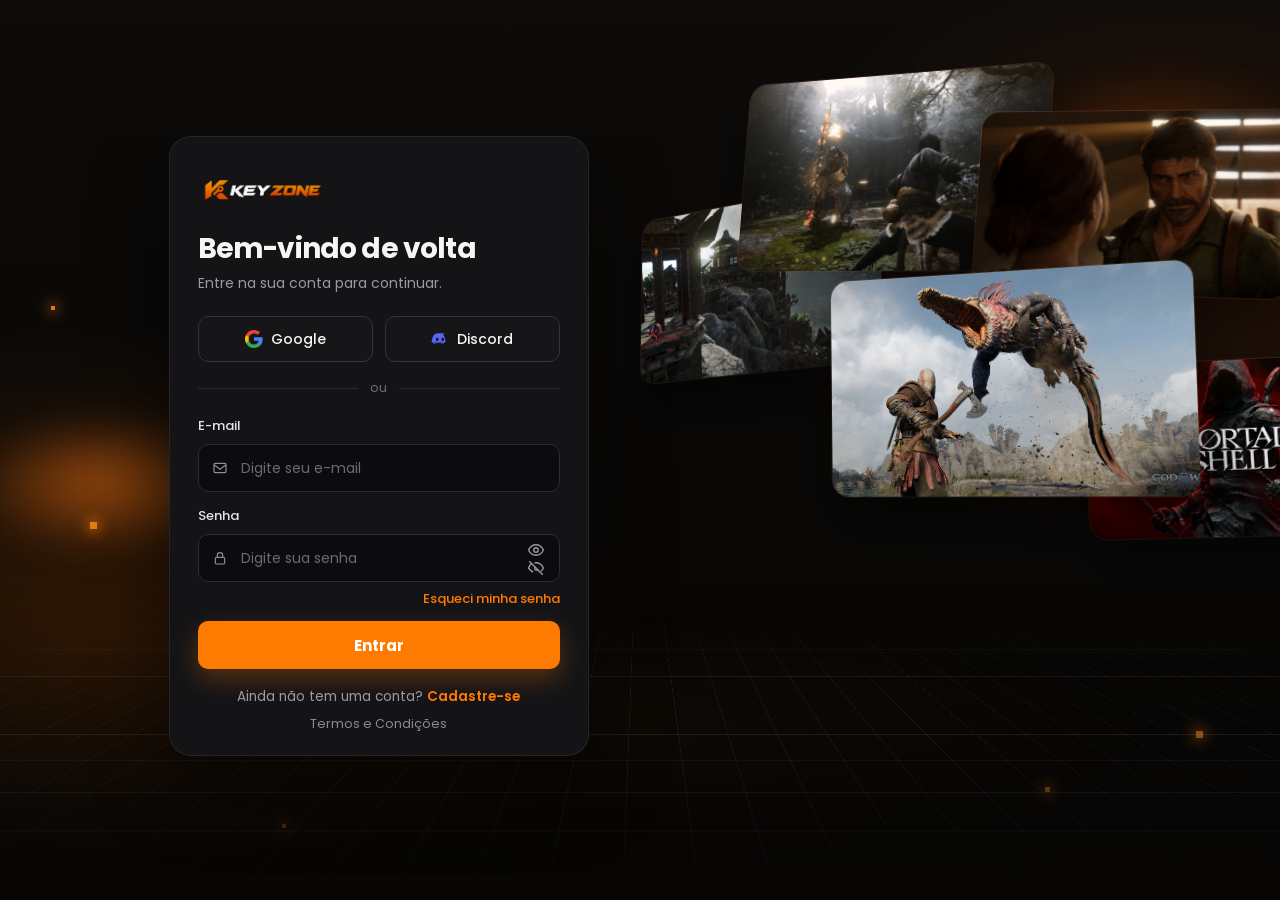
==== login.html @ ad5b1d60 "Integra arquivos da subpasta keyzone e atualiza projeto" ====
<!DOCTYPE html>
<html lang="pt-BR">
<head>
  <meta charset="utf-8">
  <meta name="viewport" content="width=device-width, initial-scale=1">
  <title>Entrar | Key Zone</title>
  <link rel="icon" type="image/png" href="images/keyzone-icon.png">
  <link rel="preconnect" href="https://fonts.googleapis.com">
  <link rel="preconnect" href="https://fonts.gstatic.com" crossorigin="">
  <link rel="stylesheet" href="https://fonts.googleapis.com/css2?family=Poppins:wght@400;500;600;700&amp;display=swap">
  <style>
    @font-face {
      font-family: Poppins;
      font-weight: 400;
      font-style: normal;
      font-display: swap;
      src: url("fonts/poppins_n4.0ba78fa5af9b0e1a374041b3ceaadf0a43b41362.woff2") format("woff2"),
           url("fonts/poppins_n4.214741a72ff2596839fc9760ee7a770386cf16ca.woff") format("woff");
    }
    @font-face {
      font-family: Poppins;
      font-weight: 700;
      font-style: normal;
      font-display: swap;
      src: url("fonts/poppins_n7.56758dcf284489feb014a026f3727f2f20a54626.woff2") format("woff2"),
           url("fonts/poppins_n7.f34f55d9b3d3205d2cd6f64955ff4b36f0cfd8da.woff") format("woff");
    }

    :root {
      --bg: #070605;
      --card: #121214;
      --line: rgba(255, 255, 255, 0.08);
      --text: #f5f5f6;
      --muted: #9a9aa2;
      --faint: #6d6d75;
      --orange: #ff7a00;
      --orange-hot: #ff8f26;
      --field: #0c0c0e;
      --field-line: #2c2c31;
      --danger: #ff5d6c;
    }

    * { box-sizing: border-box; }
    html, body { margin: 0; min-height: 100%; }
    body {
      font-family: Poppins, system-ui, sans-serif;
      color: var(--text);
      background: var(--bg);
      min-height: 100vh;
    }

    .stage {
      --mx: 0;
      --my: 0;
      position: relative;
      min-height: 100vh;
      overflow: hidden;
      background:
        radial-gradient(900px 520px at 8% 70%, rgba(255, 110, 0, 0.16), transparent 60%),
        radial-gradient(700px 480px at 92% 28%, rgba(255, 90, 0, 0.14), transparent 62%),
        linear-gradient(180deg, #0c0b0a 0%, #090807 42%, #070605 100%);
    }

    .glow, .spark, .floor, .gallery { pointer-events: none; }

    .glow {
      position: absolute;
      border-radius: 50%;
      filter: blur(8px);
    }
    .glow--left {
      width: 280px;
      height: 140px;
      left: -40px;
      top: 46%;
      background: radial-gradient(ellipse, rgba(255, 120, 20, 0.55), transparent 70%);
      filter: blur(18px);
    }
    .glow--right {
      width: 360px;
      height: 220px;
      right: -60px;
      top: 8%;
      background: radial-gradient(ellipse, rgba(255, 100, 0, 0.4), transparent 68%);
      filter: blur(22px);
    }

    .spark {
      position: absolute;
      width: 7px;
      height: 7px;
      background: #ff8c1a;
      box-shadow: 0 0 14px 2px rgba(255, 130, 20, 0.85);
      opacity: 0.85;
      animation: spark 5.5s ease-in-out infinite;
    }
    .spark--1 { left: 7%; top: 58%; animation-delay: 0s; }
    .spark--2 { left: 14%; top: 72%; width: 5px; height: 5px; animation-delay: 1.2s; }
    .spark--3 { left: 4%; top: 34%; width: 4px; height: 4px; animation-delay: 2s; }
    .spark--4 { right: 6%; bottom: 18%; animation-delay: 0.6s; }
    .spark--5 { right: 18%; bottom: 12%; width: 5px; height: 5px; animation-delay: 1.8s; }
    .spark--6 { left: 22%; bottom: 8%; width: 4px; height: 4px; animation-delay: 2.6s; }

    @keyframes spark {
      0%, 100% { transform: translateY(0); opacity: 0.35; }
      50% { transform: translateY(-10px); opacity: 1; }
    }

    .floor {
      position: absolute;
      left: 0;
      right: 0;
      bottom: 0;
      height: 58%;
      z-index: 1;
      perspective: calc(560px + var(--mx) * 28px);
      overflow: hidden;
      background: radial-gradient(ellipse 58% 34% at 50% 68%, rgba(255, 120, 0, 0.045), transparent 72%);
      transform:
        translate3d(calc(var(--mx) * 10px), calc(var(--my) * 3px), 0)
        rotateY(calc(var(--mx) * -1.6deg))
        rotateX(calc(var(--my) * 0.8deg));
    }
    .floor::after {
      content: "";
      position: absolute;
      inset: 0;
      z-index: 2;
      background: linear-gradient(
        to bottom,
        transparent 0%,
        transparent 40%,
        rgba(7, 6, 5, 0.16) 56%,
        rgba(7, 6, 5, 0.4) 70%,
        rgba(7, 6, 5, 0.66) 82%,
        rgba(7, 6, 5, 0.88) 93%,
        #070605 100%
      );
    }
    .floor__grid {
      position: absolute;
      left: -55%;
      width: 210%;
      height: 230%;
      bottom: 0;
      background-image:
        linear-gradient(rgba(255, 255, 255, 0.2) 1px, transparent 1px),
        linear-gradient(90deg, rgba(255, 255, 255, 0.13) 1px, transparent 1px);
      background-size: 78px 78px;
      transform: rotateX(71deg);
      transform-origin: center bottom;
      -webkit-mask-image: linear-gradient(to top, #000 0%, #000 30%, rgba(0, 0, 0, 0.55) 62%, rgba(0, 0, 0, 0.18) 82%, transparent 100%);
      mask-image: linear-gradient(to top, #000 0%, #000 30%, rgba(0, 0, 0, 0.55) 62%, rgba(0, 0, 0, 0.18) 82%, transparent 100%);
    }

    .gallery {
      position: absolute;
      z-index: 1;
      top: 0;
      bottom: 0;
      left: 48%;
      right: -36px;
      perspective: 1200px;
      perspective-origin: 20% 42%;
    }
    .art-card {
      position: absolute;
      margin: 0;
      border-radius: 18px;
      overflow: hidden;
      background: #111;
      box-shadow:
        0 28px 60px rgba(0, 0, 0, 0.55),
        0 0 0 1px rgba(255, 170, 80, 0.16);
      transform: rotateY(var(--ry)) rotateX(var(--rx)) rotateZ(var(--rz)) translateY(0);
      animation: card-float var(--dur) ease-in-out infinite;
      animation-delay: var(--delay);
      will-change: transform;
    }
    .art-card img {
      display: block;
      width: 100%;
      height: 100%;
      object-fit: cover;
    }
    .art-card::after {
      content: "";
      position: absolute;
      inset: 0;
      background: linear-gradient(180deg, rgba(255, 140, 40, 0.05), transparent 28%, rgba(0, 0, 0, 0.28));
    }
    @keyframes card-float {
      0%, 100% { transform: rotateY(var(--ry)) rotateX(var(--rx)) rotateZ(var(--rz)) translateY(0); }
      50% { transform: rotateY(var(--ry)) rotateX(var(--rx)) rotateZ(var(--rz)) translateY(var(--lift)); }
    }

    .art-card--1 { width: 280px; height: 176px; left: 0%; top: 22%; --ry: -32deg; --rx: 8deg; --rz: -5deg; --lift: -14px; --dur: 8.4s; --delay: 0s; z-index: 1; }
    .art-card--2 { width: 320px; height: 200px; left: 16%; top: 8%; --ry: -26deg; --rx: 6deg; --rz: 2deg; --lift: -18px; --dur: 9.2s; --delay: -1.6s; z-index: 3; }
    .art-card--3 { width: 360px; height: 226px; left: 30%; top: 30%; --ry: -20deg; --rx: 5deg; --rz: -2deg; --lift: -12px; --dur: 7.8s; --delay: -2.4s; z-index: 5; }
    .art-card--4 { width: 300px; height: 188px; left: 52%; top: 12%; --ry: -16deg; --rx: 7deg; --rz: 3deg; --lift: -16px; --dur: 8.8s; --delay: -0.8s; z-index: 4; }
    .art-card--5 { width: 280px; height: 176px; left: 68%; top: 40%; --ry: -12deg; --rx: 4deg; --rz: -3deg; --lift: -13px; --dur: 9.6s; --delay: -3.1s; z-index: 2; }

    .shell {
      position: relative;
      z-index: 2;
      min-height: 100vh;
      display: flex;
      align-items: center;
      padding: 32px 7vw 40px;
    }

    .panel {
      width: min(420px, 100%);
      background: #141416;
      border: 1px solid var(--line);
      border-radius: 22px;
      padding: 32px 28px 22px;
      box-shadow: 0 30px 80px rgba(0, 0, 0, 0.45);
    }

    .brand {
      display: inline-flex;
      margin-bottom: 22px;
    }
    .brand img {
      height: 42px;
      width: auto;
      display: block;
    }

    h1 {
      margin: 0;
      font-size: 28px;
      line-height: 1.15;
      font-weight: 700;
      letter-spacing: -0.03em;
    }
    .lead {
      margin: 8px 0 22px;
      color: var(--muted);
      font-size: 14px;
      font-weight: 400;
    }

    .social {
      display: grid;
      grid-template-columns: 1fr 1fr;
      gap: 12px;
    }
    .social button {
      height: 46px;
      border-radius: 10px;
      border: 1px solid #34343a;
      background: #161618;
      color: var(--text);
      font: 500 14px/1 Poppins, sans-serif;
      display: inline-flex;
      align-items: center;
      justify-content: center;
      gap: 8px;
      cursor: pointer;
    }
    .social button:hover { background: #1c1c20; border-color: #45454d; }
    .social svg { width: 18px; height: 18px; flex: none; }

    .divider {
      display: grid;
      grid-template-columns: 1fr auto 1fr;
      align-items: center;
      gap: 12px;
      margin: 16px 0 18px;
      color: var(--faint);
      font-size: 13px;
    }
    .divider::before,
    .divider::after {
      content: "";
      height: 1px;
      background: #2a2a30;
    }

    .field { margin-bottom: 14px; }
    .field label {
      display: block;
      margin-bottom: 8px;
      font-size: 13px;
      font-weight: 500;
      color: #e4e4e7;
    }
    .control {
      position: relative;
    }
    .control svg.icon {
      position: absolute;
      left: 14px;
      top: 50%;
      width: 16px;
      height: 16px;
      transform: translateY(-50%);
      color: #8d8d96;
      pointer-events: none;
    }
    .control input {
      width: 100%;
      height: 48px;
      border-radius: 10px;
      border: 1px solid var(--field-line);
      background: var(--field);
      color: var(--text);
      font: 400 14px/1 Poppins, sans-serif;
      padding: 0 44px 0 42px;
      outline: none;
    }
    .control input::placeholder { color: #6a6a72; }
    .control input:focus { border-color: #ff9a3d; box-shadow: 0 0 0 3px rgba(255, 122, 0, 0.16); }
    .field.is-invalid .control input { border-color: var(--danger); }
    .error {
      min-height: 0;
      margin: 6px 0 0;
      color: var(--danger);
      font-size: 12px;
    }
    .error:empty { display: none; }

    .ghost {
      position: absolute;
      right: 6px;
      top: 50%;
      transform: translateY(-50%);
      width: 36px;
      height: 36px;
      border: 0;
      background: transparent;
      color: #9a9aa2;
      cursor: pointer;
      display: grid;
      place-items: center;
      border-radius: 8px;
    }
    .ghost:hover { color: #fff; }
    .ghost svg { width: 18px; height: 18px; }

    .forgot {
      display: flex;
      justify-content: flex-end;
      margin: -4px 0 16px;
    }
    .forgot button,
    .back {
      border: 0;
      background: none;
      padding: 0;
      color: var(--orange);
      font: 500 13px/1 Poppins, sans-serif;
      cursor: pointer;
    }
    .forgot button:hover,
    .back:hover,
    .signup a:hover,
    .terms:hover { color: var(--orange-hot); }

    .submit {
      width: 100%;
      height: 48px;
      border: 0;
      border-radius: 10px;
      background: var(--orange);
      color: #fff;
      font: 700 15px/1 Poppins, sans-serif;
      cursor: pointer;
      box-shadow: 0 10px 24px rgba(255, 122, 0, 0.28);
    }
    .submit:hover { background: var(--orange-hot); }
    .submit:active { transform: translateY(1px); }

    .status {
      margin: 12px 0 0;
      font-size: 13px;
      color: #d7d7dc;
      text-align: center;
    }
    .status:empty { display: none; }
    .status.is-ok { color: #b6f3c6; }

    .signup {
      margin: 18px 0 8px;
      text-align: center;
      color: var(--muted);
      font-size: 13.5px;
    }
    .signup a {
      color: var(--orange);
      font-weight: 600;
      text-decoration: none;
    }
    .terms {
      display: block;
      text-align: center;
      color: #8b8b93;
      font-size: 12.5px;
      text-decoration: none;
      margin-top: 6px;
    }

    .view[hidden] { display: none; }

    button:focus-visible,
    a:focus-visible,
    input:focus-visible {
      outline: 2px solid #ff9a3d;
      outline-offset: 2px;
    }

    @media (min-width: 1280px) {
      .shell { padding-left: max(48px, calc(46vw - 420px)); }
    }
    @media (min-width: 1600px) {
      .shell { padding-left: calc(50vw - 210px); }
      .gallery { left: calc(50vw + 250px); }
    }
    @media (max-width: 989px) {
      .floor__grid { background-size: 104px 104px; opacity: 0.72; }
    }
    @media (max-width: 1080px) {
      .gallery { opacity: 0.28; width: 70vw; }
      .shell { justify-content: center; padding: 28px 20px 36px; }
    }
    @media (max-width: 760px) {
      .gallery, .floor { display: none; }
      h1 { font-size: 24px; }
      .panel { padding: 26px 18px 18px; border-radius: 18px; }
    }
    @media (prefers-reduced-motion: reduce) {
      .art-card, .spark { animation: none; }
    }
  </style>
</head>
<body>
  <div class="stage">
    <div class="glow glow--left"></div>
    <div class="glow glow--right"></div>
    <span class="spark spark--1"></span>
    <span class="spark spark--2"></span>
    <span class="spark spark--3"></span>
    <span class="spark spark--4"></span>
    <span class="spark spark--5"></span>
    <span class="spark spark--6"></span>

    <div class="floor" aria-hidden="true"><div class="floor__grid"></div></div>

    <div class="gallery" aria-hidden="true">
      <figure class="art-card art-card--1">
        <img src="images/ark-survival-evolved-playstation-4-game-playstation-store-wallpaper-1.jpg" alt="">
      </figure>
      <figure class="art-card art-card--2">
        <img src="images/black-myth-wukong-playstation-5-playstation-store-wallpaper-1.jpg" alt="">
      </figure>
      <figure class="art-card art-card--3">
        <img src="images/god-of-war-ragnarok-playstation-5-game-playstation-store-europe-wallpaper-1.jpg" alt="">
      </figure>
      <figure class="art-card art-card--4">
        <img src="images/the-last-of-us-part-ii-remastered-pc-steam-wallpaper-1.jpg" alt="">
      </figure>
      <figure class="art-card art-card--5">
        <img src="images/mortal-shell-ii-keyart-psn.jpg" alt="">
      </figure>
    </div>

    <div class="shell">
      <section class="panel" aria-labelledby="login-title">
        <a class="brand" href="index.html">
          <img src="images/keyzone-logo.png" alt="Key Zone">
        </a>

        <div class="view" id="view-login">
          <h1 id="login-title">Bem-vindo de volta</h1>
          <p class="lead">Entre na sua conta para continuar.</p>

          <div class="social">
            <button type="button">
              <svg viewBox="0 0 18 18" aria-hidden="true">
                <path fill="#4285F4" d="M17.64 9.2c0-.637-.057-1.251-.164-1.84H9v3.481h4.844a4.14 4.14 0 0 1-1.796 2.716v2.259h2.908c1.702-1.567 2.684-3.875 2.684-6.615z"/>
                <path fill="#34A853" d="M9 18c2.43 0 4.467-.806 5.956-2.184l-2.908-2.259c-.806.54-1.837.86-3.048.86-2.344 0-4.328-1.584-5.036-3.711H.957v2.332A8.997 8.997 0 0 0 9 18z"/>
                <path fill="#FBBC05" d="M3.964 10.706A5.41 5.41 0 0 1 3.682 9c0-.593.102-1.17.282-1.706V4.962H.957A8.996 8.996 0 0 0 0 9c0 1.452.348 2.827.957 4.038l3.007-2.332z"/>
                <path fill="#EA4335" d="M9 3.58c1.321 0 2.508.454 3.44 1.345l2.582-2.58C13.463.891 11.426 0 9 0A8.997 8.997 0 0 0 .957 4.962L3.964 7.294C4.672 5.163 6.656 3.58 9 3.58z"/>
              </svg>
              Google
            </button>
            <button type="button">
              <svg viewBox="0 0 24 24" aria-hidden="true">
                <path fill="#5865F2" d="M19.27 5.33A17.1 17.1 0 0 0 14.89 4l-.22.4a15.7 15.7 0 0 1 4.05 1.55 16.4 16.4 0 0 0-4.9-1.52A12.6 12.6 0 0 0 9.1 4.4 16.5 16.5 0 0 0 4.2 5.95 17.4 17.4 0 0 0 .7 16.1a16.7 16.7 0 0 0 5.06 2.56l.64-1.05a10.9 10.9 0 0 1-1.9-1.3c.16-.12.31-.24.46-.37a11.9 11.9 0 0 0 10.16 0c.15.13.3.25.46.37-.6.5-1.24.94-1.9 1.3l.63 1.05a16.7 16.7 0 0 0 5.07-2.56 17.4 17.4 0 0 0-3.5-10.77zM8.34 14.57c-.99 0-1.8-.92-1.8-2.05s.8-2.05 1.8-2.05 1.82.93 1.8 2.05c0 1.13-.8 2.05-1.8 2.05zm7.32 0c-.99 0-1.8-.92-1.8-2.05s.8-2.05 1.8-2.05 1.82.93 1.8 2.05c0 1.13-.8 2.05-1.8 2.05z"/>
              </svg>
              Discord
            </button>
          </div>

          <div class="divider">ou</div>

          <form id="login-form" novalidate>
            <div class="field" id="email-field">
              <label for="email">E-mail</label>
              <div class="control">
                <svg class="icon" viewBox="0 0 24 24" fill="none" stroke="currentColor" stroke-width="1.8" aria-hidden="true">
                  <rect x="3" y="5" width="18" height="14" rx="2"></rect>
                  <path d="M3 7l9 7 9-7"></path>
                </svg>
                <input id="email" name="email" type="email" autocomplete="email" placeholder="Digite seu e-mail" aria-describedby="email-error">
              </div>
              <p class="error" id="email-error"></p>
            </div>

            <div class="field" id="password-field">
              <label for="password">Senha</label>
              <div class="control">
                <svg class="icon" viewBox="0 0 24 24" fill="none" stroke="currentColor" stroke-width="1.8" aria-hidden="true">
                  <rect x="5" y="11" width="14" height="10" rx="2"></rect>
                  <path d="M8 11V8a4 4 0 0 1 8 0v3"></path>
                </svg>
                <input id="password" name="password" type="password" autocomplete="current-password" placeholder="Digite sua senha" aria-describedby="password-error">
                <button class="ghost" type="button" id="toggle-password" aria-label="Mostrar senha" aria-pressed="false">
                  <svg id="eye-open" viewBox="0 0 24 24" fill="none" stroke="currentColor" stroke-width="1.8" aria-hidden="true">
                    <path d="M2 12s3.5-7 10-7 10 7 10 7-3.5 7-10 7S2 12 2 12z"></path>
                    <circle cx="12" cy="12" r="3"></circle>
                  </svg>
                  <svg id="eye-off" hidden viewBox="0 0 24 24" fill="none" stroke="currentColor" stroke-width="1.8" aria-hidden="true">
                    <path d="M3 3l18 18"></path>
                    <path d="M10.6 10.6A3 3 0 0 0 12 15a3 3 0 0 0 2.4-1.2"></path>
                    <path d="M9.9 5.2A10.8 10.8 0 0 1 12 5c6.5 0 10 7 10 7a18.4 18.4 0 0 1-3.2 4.2"></path>
                    <path d="M6.1 6.1C3.5 7.8 2 12 2 12a18.7 18.7 0 0 0 6.2 5.6"></path>
                  </svg>
                </button>
              </div>
              <p class="error" id="password-error"></p>
            </div>

            <div class="forgot">
              <button type="button" id="forgot-open">Esqueci minha senha</button>
            </div>

            <button class="submit" type="submit">Entrar</button>
            <p class="status" id="login-status" role="status"></p>
          </form>

          <p class="signup">Ainda não tem uma conta? <a href="cadastro.html">Cadastre-se</a></p>
        </div>

        <div class="view" id="view-recover" hidden>
          <h1 id="recover-title">Recuperar senha</h1>
          <p class="lead">Informe o e-mail da conta para receber o link de redefinição.</p>
          <form id="recover-form" novalidate>
            <div class="field" id="recover-email-field">
              <label for="recover-email">E-mail</label>
              <div class="control">
                <svg class="icon" viewBox="0 0 24 24" fill="none" stroke="currentColor" stroke-width="1.8" aria-hidden="true">
                  <rect x="3" y="5" width="18" height="14" rx="2"></rect>
                  <path d="M3 7l9 7 9-7"></path>
                </svg>
                <input id="recover-email" name="email" type="email" autocomplete="email" placeholder="Digite seu e-mail" aria-describedby="recover-email-error">
              </div>
              <p class="error" id="recover-email-error"></p>
            </div>
            <button class="submit" type="submit">Enviar link</button>
            <p class="status" id="recover-status" role="status"></p>
          </form>
          <p class="signup"><button class="back" type="button" id="forgot-close">Voltar ao login</button></p>
        </div>

        <a class="terms" href="index.html">Termos e Condições</a>
      </section>
    </div>
  </div>

  <script>
    (function () {
      var stage = document.querySelector(".stage");
      var grid = document.querySelector(".floor__grid");
      if (!stage || !grid || window.matchMedia("(prefers-reduced-motion: reduce)").matches) return;
      var beltStart = performance.now();
      var beltCell = 78;
      var beltSeconds = 72;
      function syncBelt() {
        var nextCell = 78;
        if (window.matchMedia("(max-width: 989px)").matches) nextCell = 104;
        if (nextCell === beltCell) return;
        var now = performance.now();
        var y = (((now - beltStart) / 1000) % beltSeconds) / beltSeconds * beltCell;
        beltCell = nextCell;
        beltStart = now - ((y % beltCell) / beltCell) * beltSeconds * 1000;
      }
      window.addEventListener("resize", syncBelt);
      function belt(now) {
        var y = (((now - beltStart) / 1000) % beltSeconds) / beltSeconds * beltCell;
        grid.style.backgroundPositionY = y.toFixed(3) + "px";
        requestAnimationFrame(belt);
      }
      requestAnimationFrame(belt);
      var tx = 0, ty = 0, cx = 0, cy = 0, running = false;
      function frame() {
        cx += (tx - cx) * 0.045;
        cy += (ty - cy) * 0.045;
        stage.style.setProperty("--mx", cx.toFixed(4));
        stage.style.setProperty("--my", cy.toFixed(4));
        if (Math.abs(tx - cx) > 0.002 || Math.abs(ty - cy) > 0.002) requestAnimationFrame(frame);
        else running = false;
      }
      function kick() {
        if (running) return;
        running = true;
        requestAnimationFrame(frame);
      }
      stage.addEventListener("pointermove", function (e) {
        var r = stage.getBoundingClientRect();
        tx = (e.clientX - r.left) / r.width - 0.5;
        ty = (e.clientY - r.top) / r.height - 0.5;
        kick();
      });
      stage.addEventListener("pointerleave", function () {
        tx = 0;
        ty = 0;
        kick();
      });
    })();

    const loginView = document.getElementById("view-login");
    const recoverView = document.getElementById("view-recover");
    const title = document.getElementById("login-title");

    function showLogin() {
      recoverView.hidden = true;
      loginView.hidden = false;
      title.id = "login-title";
      document.querySelector(".panel").setAttribute("aria-labelledby", "login-title");
    }
    function showRecover() {
      loginView.hidden = true;
      recoverView.hidden = false;
      document.querySelector(".panel").setAttribute("aria-labelledby", "recover-title");
      document.getElementById("recover-email").focus();
    }

    document.getElementById("forgot-open").addEventListener("click", showRecover);
    document.getElementById("forgot-close").addEventListener("click", showLogin);

    const password = document.getElementById("password");
    const toggle = document.getElementById("toggle-password");
    toggle.addEventListener("click", function () {
      const visible = password.type === "text";
      password.type = visible ? "password" : "text";
      toggle.setAttribute("aria-pressed", String(!visible));
      toggle.setAttribute("aria-label", visible ? "Mostrar senha" : "Ocultar senha");
      document.getElementById("eye-open").hidden = !visible;
      document.getElementById("eye-off").hidden = visible;
    });

    function emailError(value) {
      if (!value) return "Informe seu e-mail.";
      if (!/^[^\s@]+@[^\s@]+\.[^\s@]+$/.test(value)) return "Digite um e-mail válido.";
      return "";
    }

    function setField(fieldId, errorId, message) {
      const field = document.getElementById(fieldId);
      const error = document.getElementById(errorId);
      field.classList.toggle("is-invalid", Boolean(message));
      error.textContent = message;
      field.querySelector("input").setAttribute("aria-invalid", message ? "true" : "false");
    }

    document.getElementById("login-form").addEventListener("submit", function (event) {
      event.preventDefault();
      const email = document.getElementById("email").value.trim();
      const pass = password.value;
      const emailMsg = emailError(email);
      const passMsg = !pass ? "Informe sua senha." : pass.length < 6 ? "A senha precisa ter pelo menos 6 caracteres." : "";
      setField("email-field", "email-error", emailMsg);
      setField("password-field", "password-error", passMsg);
      const status = document.getElementById("login-status");
      if (emailMsg || passMsg) {
        status.textContent = "";
        status.classList.remove("is-ok");
        return;
      }
      status.textContent = "Não encontramos uma conta com esses dados.";
      status.classList.remove("is-ok");
    });

    document.getElementById("recover-form").addEventListener("submit", function (event) {
      event.preventDefault();
      const email = document.getElementById("recover-email").value.trim();
      const message = emailError(email);
      setField("recover-email-field", "recover-email-error", message);
      const status = document.getElementById("recover-status");
      if (message) {
        status.textContent = "";
        status.classList.remove("is-ok");
        return;
      }
      status.textContent = "Se esse e-mail estiver cadastrado, enviaremos o link de redefinição.";
      status.classList.add("is-ok");
    });
  </script>
</body>
</html>
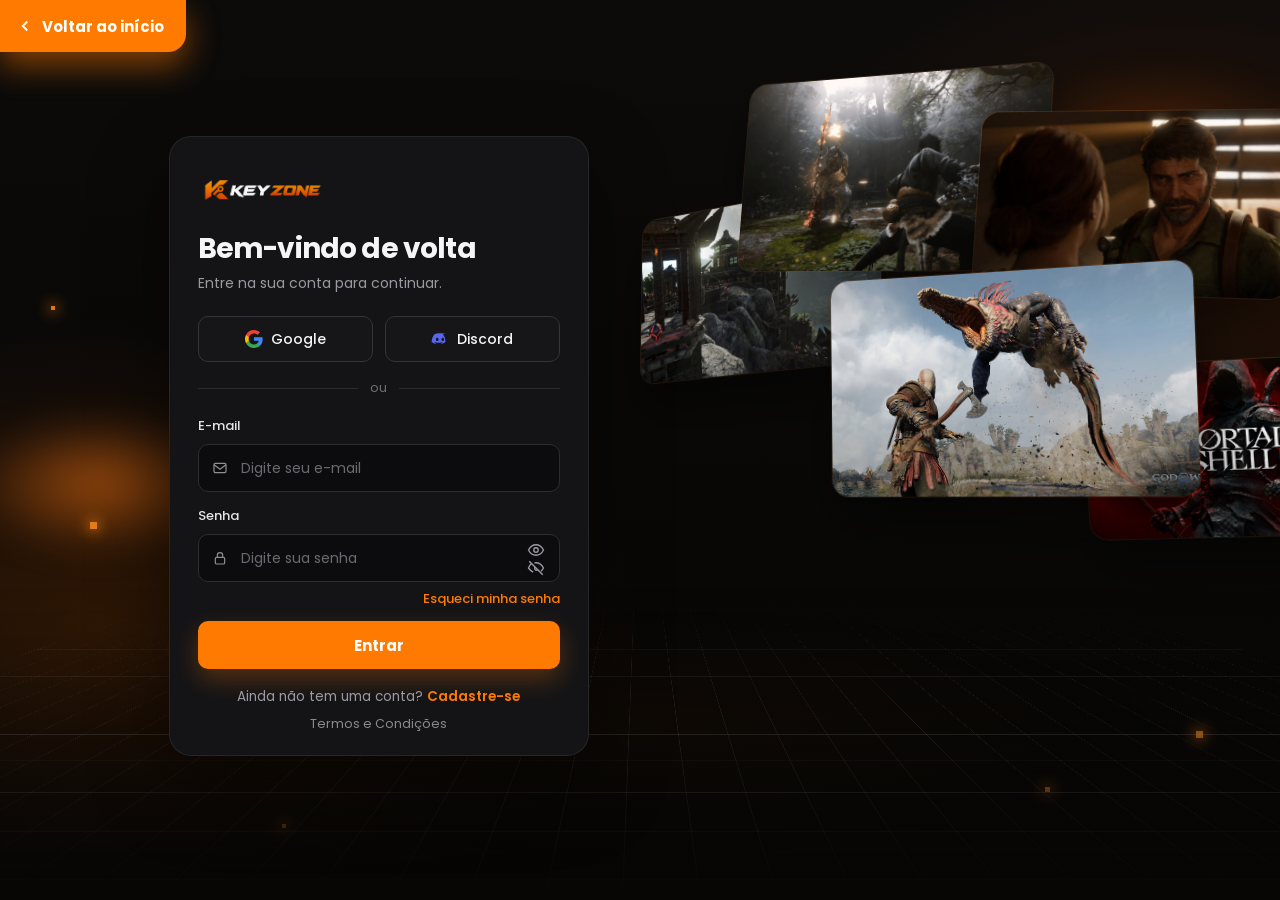
==== commit 35ca0211: "atualizando os arquivos html e css" ====
--- a/login.html
+++ b/login.html
@@ -218,6 +218,26 @@
       box-shadow: 0 30px 80px rgba(0, 0, 0, 0.45);
     }
 
+    .home {
+      position: absolute;
+      top: 0;
+      left: 0;
+      z-index: 3;
+      display: inline-flex;
+      align-items: center;
+      gap: 8px;
+      height: 52px;
+      padding: 0 22px 0 16px;
+      border-radius: 0 0 18px 0;
+      background: var(--orange);
+      color: #fff;
+      font: 700 15px/1 Poppins, sans-serif;
+      text-decoration: none;
+      box-shadow: 0 14px 32px rgba(255, 122, 0, 0.48);
+    }
+    .home:hover { background: var(--orange-hot); color: #fff; }
+    .home svg { width: 18px; height: 18px; flex: none; }
+
     .brand {
       display: inline-flex;
       margin-bottom: 22px;
@@ -467,6 +487,12 @@
     </div>
 
     <div class="shell">
+      <a class="home" href="index.html">
+        <svg viewBox="0 0 24 24" fill="none" stroke="currentColor" stroke-width="2.4" aria-hidden="true">
+          <path d="M15 18l-6-6 6-6"></path>
+        </svg>
+        Voltar ao início
+      </a>
       <section class="panel" aria-labelledby="login-title">
         <a class="brand" href="index.html">
           <img src="images/keyzone-logo.png" alt="Key Zone">
@@ -572,6 +598,11 @@
 
   <script>
     (function () {
+      // #region agent log
+      var homeBtn = document.querySelector("a.home");
+      var homeBox = homeBtn ? homeBtn.getBoundingClientRect() : null;
+      fetch('http://127.0.0.1:7593/ingest/053c8dae-89c2-4fb4-8edb-71c1fe56485c',{method:'POST',headers:{'Content-Type':'application/json','X-Debug-Session-Id':'07b148'},body:JSON.stringify({sessionId:'07b148',runId:'post-fix',hypothesisId:'A',location:'login.html:home',message:'home button presence',data:{exists:!!homeBtn,parent:homeBtn&&homeBtn.parentElement?homeBtn.parentElement.className:null,text:homeBtn?homeBtn.textContent.trim():'',top:homeBox?Math.round(homeBox.top):null,left:homeBox?Math.round(homeBox.left):null,width:homeBox?Math.round(homeBox.width):null,height:homeBox?Math.round(homeBox.height):null},timestamp:Date.now()})}).catch(()=>{});
+      // #endregion
       var stage = document.querySelector(".stage");
       var grid = document.querySelector(".floor__grid");
       if (!stage || !grid || window.matchMedia("(prefers-reduced-motion: reduce)").matches) return;
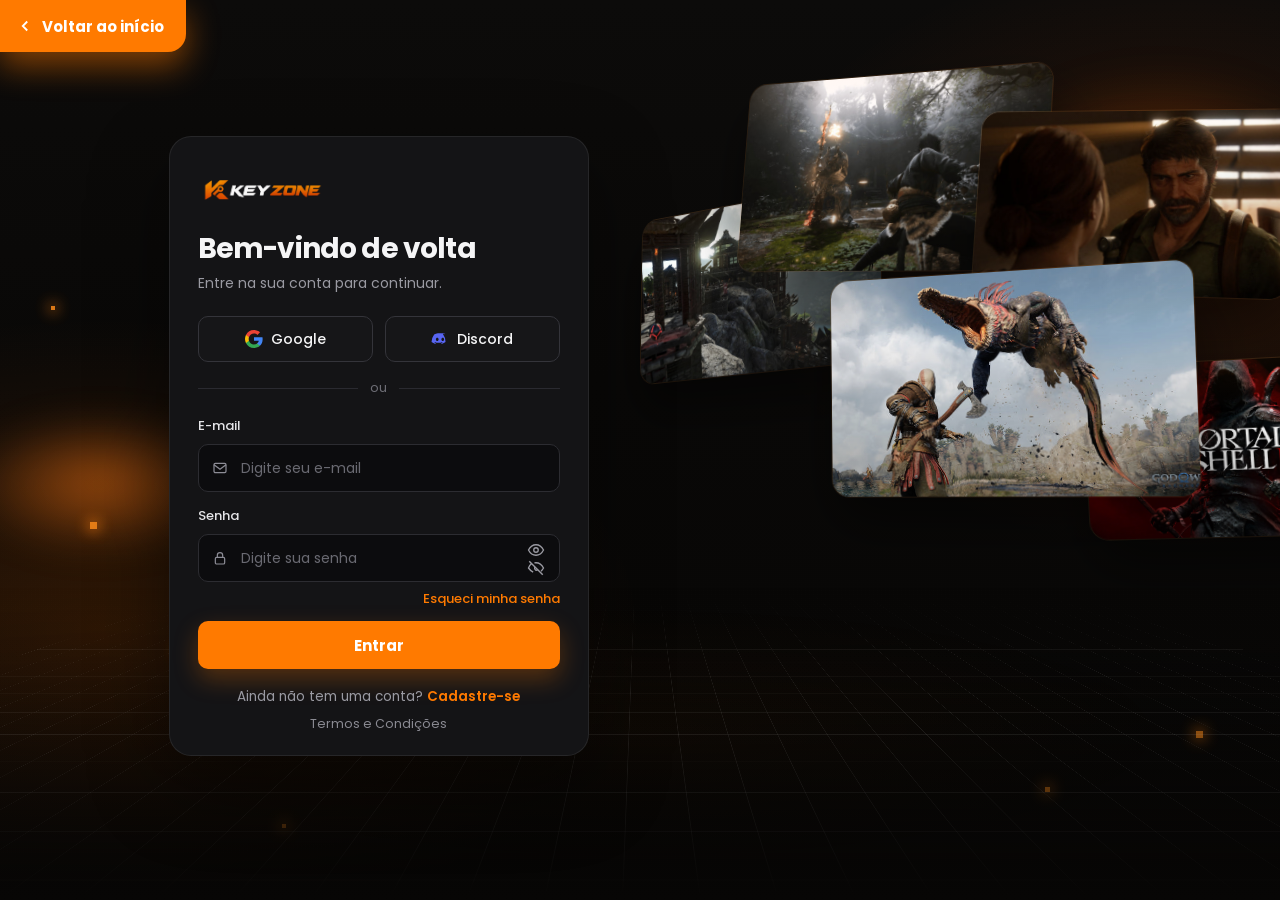
==== commit c35c0106: "atualizando a pagina de produtos" ====
--- a/login.html
+++ b/login.html
@@ -598,11 +598,6 @@
 
   <script>
     (function () {
-      // #region agent log
-      var homeBtn = document.querySelector("a.home");
-      var homeBox = homeBtn ? homeBtn.getBoundingClientRect() : null;
-      fetch('http://127.0.0.1:7593/ingest/053c8dae-89c2-4fb4-8edb-71c1fe56485c',{method:'POST',headers:{'Content-Type':'application/json','X-Debug-Session-Id':'07b148'},body:JSON.stringify({sessionId:'07b148',runId:'post-fix',hypothesisId:'A',location:'login.html:home',message:'home button presence',data:{exists:!!homeBtn,parent:homeBtn&&homeBtn.parentElement?homeBtn.parentElement.className:null,text:homeBtn?homeBtn.textContent.trim():'',top:homeBox?Math.round(homeBox.top):null,left:homeBox?Math.round(homeBox.left):null,width:homeBox?Math.round(homeBox.width):null,height:homeBox?Math.round(homeBox.height):null},timestamp:Date.now()})}).catch(()=>{});
-      // #endregion
       var stage = document.querySelector(".stage");
       var grid = document.querySelector(".floor__grid");
       if (!stage || !grid || window.matchMedia("(prefers-reduced-motion: reduce)").matches) return;
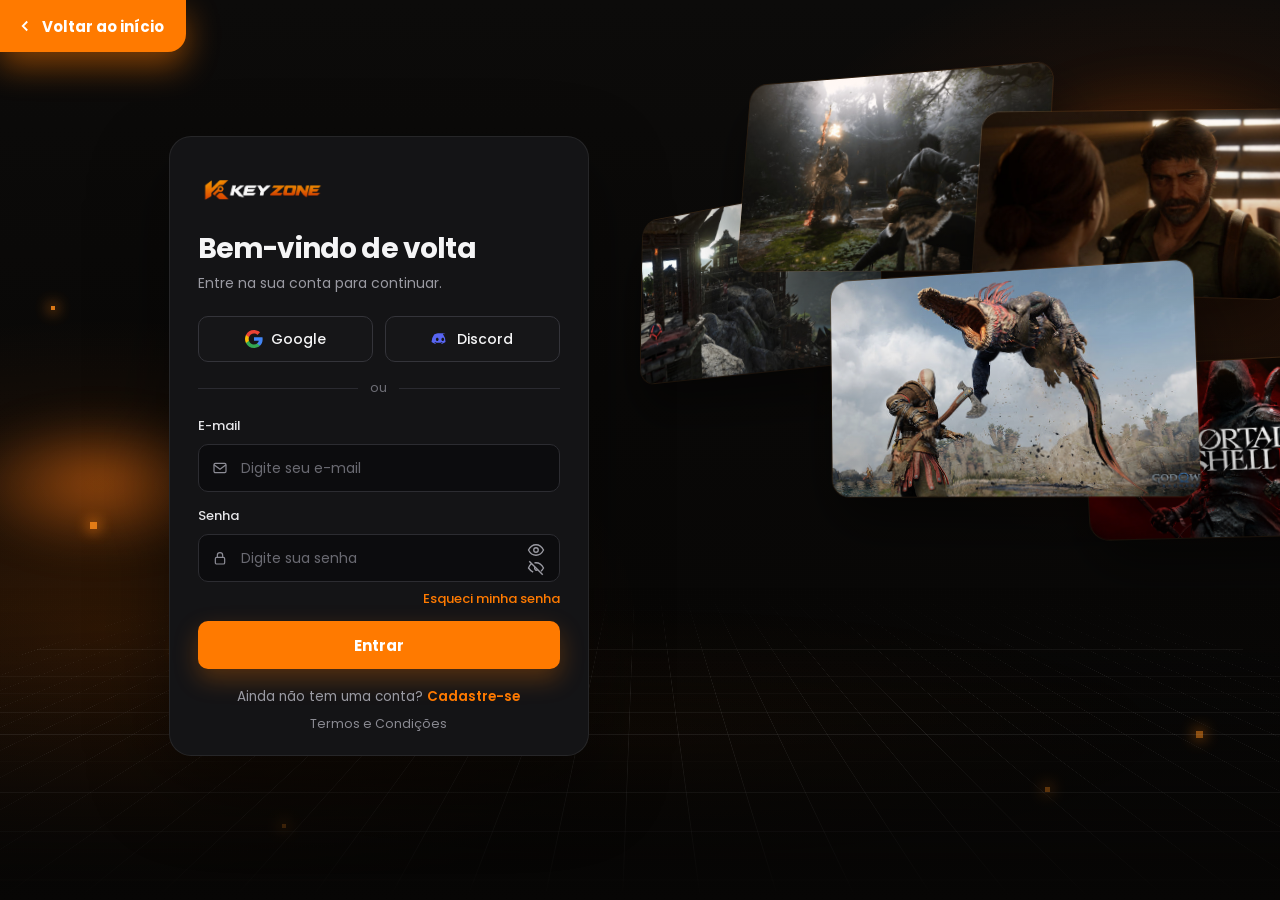
==== commit 26a8d015: "pagina de cadastro e detalhes da compra" ====
--- a/login.html
+++ b/login.html
@@ -377,6 +377,7 @@
     .forgot button:hover,
     .back:hover,
     .signup a:hover,
+    .signup .text-link:hover,
     .terms:hover { color: var(--orange-hot); }
 
     .submit {
@@ -408,10 +409,15 @@
       color: var(--muted);
       font-size: 13.5px;
     }
-    .signup a {
+    .signup a,
+    .signup .text-link {
+      border: 0;
+      background: none;
+      padding: 0;
       color: var(--orange);
-      font-weight: 600;
+      font: 600 13.5px/1 Poppins, sans-serif;
       text-decoration: none;
+      cursor: pointer;
     }
     .terms {
       display: block;
@@ -567,7 +573,65 @@
             <p class="status" id="login-status" role="status"></p>
           </form>
 
-          <p class="signup">Ainda não tem uma conta? <a href="cadastro.html">Cadastre-se</a></p>
+          <p class="signup">Ainda não tem uma conta? <button class="text-link" type="button" id="signup-open">Cadastre-se</button></p>
+        </div>
+
+        <div class="view" id="view-signup" hidden>
+          <h1 id="signup-title">Crie sua conta</h1>
+          <p class="lead">Informe seus dados para se cadastrar.</p>
+          <form id="signup-form" novalidate>
+            <div class="field" id="signup-name-field">
+              <label for="signup-name">Nome completo</label>
+              <div class="control">
+                <svg class="icon" viewBox="0 0 24 24" fill="none" stroke="currentColor" stroke-width="1.8" aria-hidden="true">
+                  <circle cx="12" cy="8" r="3.2"></circle>
+                  <path d="M5.5 19.2a6.5 6.5 0 0 1 13 0"></path>
+                </svg>
+                <input id="signup-name" name="name" type="text" autocomplete="name" placeholder="Digite seu nome completo" aria-describedby="signup-name-error">
+              </div>
+              <p class="error" id="signup-name-error"></p>
+            </div>
+
+            <div class="field" id="signup-email-field">
+              <label for="signup-email">E-mail</label>
+              <div class="control">
+                <svg class="icon" viewBox="0 0 24 24" fill="none" stroke="currentColor" stroke-width="1.8" aria-hidden="true">
+                  <rect x="3" y="5" width="18" height="14" rx="2"></rect>
+                  <path d="M3 7l9 7 9-7"></path>
+                </svg>
+                <input id="signup-email" name="email" type="email" autocomplete="email" placeholder="Digite seu e-mail" aria-describedby="signup-email-error">
+              </div>
+              <p class="error" id="signup-email-error"></p>
+            </div>
+
+            <div class="field" id="signup-password-field">
+              <label for="signup-password">Senha</label>
+              <div class="control">
+                <svg class="icon" viewBox="0 0 24 24" fill="none" stroke="currentColor" stroke-width="1.8" aria-hidden="true">
+                  <rect x="5" y="11" width="14" height="10" rx="2"></rect>
+                  <path d="M8 11V8a4 4 0 0 1 8 0v3"></path>
+                </svg>
+                <input id="signup-password" name="password" type="password" autocomplete="new-password" placeholder="Crie uma senha" aria-describedby="signup-password-error">
+                <button class="ghost" type="button" id="toggle-signup-password" aria-label="Mostrar senha" aria-pressed="false">
+                  <svg id="signup-eye-open" viewBox="0 0 24 24" fill="none" stroke="currentColor" stroke-width="1.8" aria-hidden="true">
+                    <path d="M2 12s3.5-7 10-7 10 7 10 7-3.5 7-10 7S2 12 2 12z"></path>
+                    <circle cx="12" cy="12" r="3"></circle>
+                  </svg>
+                  <svg id="signup-eye-off" hidden viewBox="0 0 24 24" fill="none" stroke="currentColor" stroke-width="1.8" aria-hidden="true">
+                    <path d="M3 3l18 18"></path>
+                    <path d="M10.6 10.6A3 3 0 0 0 12 15a3 3 0 0 0 2.4-1.2"></path>
+                    <path d="M9.9 5.2A10.8 10.8 0 0 1 12 5c6.5 0 10 7 10 7a18.4 18.4 0 0 1-3.2 4.2"></path>
+                    <path d="M6.1 6.1C3.5 7.8 2 12 2 12a18.7 18.7 0 0 0 6.2 5.6"></path>
+                  </svg>
+                </button>
+              </div>
+              <p class="error" id="signup-password-error"></p>
+            </div>
+
+            <button class="submit" type="submit">Cadastrar</button>
+            <p class="status" id="signup-status" role="status"></p>
+          </form>
+          <p class="signup">Já tem uma conta? <button class="text-link" type="button" id="signup-close">Entrar</button></p>
         </div>
 
         <div class="view" id="view-recover" hidden>
@@ -649,34 +713,73 @@
 
     const loginView = document.getElementById("view-login");
     const recoverView = document.getElementById("view-recover");
-    const title = document.getElementById("login-title");
+    const signupView = document.getElementById("view-signup");
+    const panel = document.querySelector(".panel");
 
     function showLogin() {
       recoverView.hidden = true;
+      signupView.hidden = true;
       loginView.hidden = false;
-      title.id = "login-title";
-      document.querySelector(".panel").setAttribute("aria-labelledby", "login-title");
+      panel.setAttribute("aria-labelledby", "login-title");
+      if (location.hash === "#cadastro") history.replaceState(null, "", location.pathname + location.search);
     }
     function showRecover() {
       loginView.hidden = true;
+      signupView.hidden = true;
       recoverView.hidden = false;
-      document.querySelector(".panel").setAttribute("aria-labelledby", "recover-title");
+      panel.setAttribute("aria-labelledby", "recover-title");
       document.getElementById("recover-email").focus();
+    }
+    function showSignup() {
+      loginView.hidden = true;
+      recoverView.hidden = true;
+      signupView.hidden = false;
+      panel.setAttribute("aria-labelledby", "signup-title");
+      if (location.hash !== "#cadastro") history.replaceState(null, "", "#cadastro");
+      document.getElementById("signup-name").focus();
     }
 
     document.getElementById("forgot-open").addEventListener("click", showRecover);
     document.getElementById("forgot-close").addEventListener("click", showLogin);
+    document.getElementById("signup-open").addEventListener("click", showSignup);
+    document.getElementById("signup-close").addEventListener("click", showLogin);
+    window.addEventListener("hashchange", function () {
+      if (location.hash === "#cadastro") showSignup();
+    });
+    if (location.hash === "#cadastro") showSignup();
 
     const password = document.getElementById("password");
     const toggle = document.getElementById("toggle-password");
-    toggle.addEventListener("click", function () {
-      const visible = password.type === "text";
-      password.type = visible ? "password" : "text";
-      toggle.setAttribute("aria-pressed", String(!visible));
-      toggle.setAttribute("aria-label", visible ? "Mostrar senha" : "Ocultar senha");
-      document.getElementById("eye-open").hidden = !visible;
-      document.getElementById("eye-off").hidden = visible;
-    });
+    function bindPasswordToggle(input, button, eyeOpen, eyeOff) {
+      button.addEventListener("click", function () {
+        const visible = input.type === "text";
+        input.type = visible ? "password" : "text";
+        button.setAttribute("aria-pressed", String(!visible));
+        button.setAttribute("aria-label", visible ? "Mostrar senha" : "Ocultar senha");
+        eyeOpen.hidden = !visible;
+        eyeOff.hidden = visible;
+      });
+    }
+    bindPasswordToggle(password, toggle, document.getElementById("eye-open"), document.getElementById("eye-off"));
+    bindPasswordToggle(
+      document.getElementById("signup-password"),
+      document.getElementById("toggle-signup-password"),
+      document.getElementById("signup-eye-open"),
+      document.getElementById("signup-eye-off")
+    );
+
+    const ACCOUNT_KEY = "kz-accounts";
+    function readAccounts() {
+      try {
+        const raw = JSON.parse(localStorage.getItem(ACCOUNT_KEY) || "[]");
+        return Array.isArray(raw) ? raw : [];
+      } catch (error) {
+        return [];
+      }
+    }
+    function writeAccounts(list) {
+      localStorage.setItem(ACCOUNT_KEY, JSON.stringify(list));
+    }
 
     function emailError(value) {
       if (!value) return "Informe seu e-mail.";
@@ -706,8 +809,49 @@
         status.classList.remove("is-ok");
         return;
       }
-      status.textContent = "Não encontramos uma conta com esses dados.";
-      status.classList.remove("is-ok");
+      const account = readAccounts().find(function (item) {
+        return item.email.toLowerCase() === email.toLowerCase() && item.password === pass;
+      });
+      if (!account) {
+        status.textContent = "Não encontramos uma conta com esses dados.";
+        status.classList.remove("is-ok");
+        return;
+      }
+      localStorage.setItem("kz-session", JSON.stringify({ name: account.name, email: account.email }));
+      status.textContent = "Entrando...";
+      status.classList.add("is-ok");
+      window.location.href = "index.html";
+    });
+
+    document.getElementById("signup-form").addEventListener("submit", function (event) {
+      event.preventDefault();
+      const name = document.getElementById("signup-name").value.trim();
+      const email = document.getElementById("signup-email").value.trim();
+      const pass = document.getElementById("signup-password").value;
+      const nameMsg = name.length < 3 || !/\s/.test(name) ? "Informe seu nome completo." : "";
+      const emailMsg = emailError(email);
+      const passMsg = !pass ? "Informe sua senha." : pass.length < 6 ? "A senha precisa ter pelo menos 6 caracteres." : "";
+      const accounts = readAccounts();
+      const duplicate = !emailMsg && accounts.some(function (item) {
+        return item.email.toLowerCase() === email.toLowerCase();
+      });
+      setField("signup-name-field", "signup-name-error", nameMsg);
+      setField("signup-email-field", "signup-email-error", duplicate ? "Já existe uma conta com esse e-mail." : emailMsg);
+      setField("signup-password-field", "signup-password-error", passMsg);
+      const status = document.getElementById("signup-status");
+      if (nameMsg || emailMsg || passMsg || duplicate) {
+        status.textContent = "";
+        status.classList.remove("is-ok");
+        return;
+      }
+      accounts.push({ name: name, email: email, password: pass });
+      writeAccounts(accounts);
+      document.getElementById("email").value = email;
+      document.getElementById("password").value = "";
+      const loginStatus = document.getElementById("login-status");
+      loginStatus.textContent = "Conta criada. Entre para continuar.";
+      loginStatus.classList.add("is-ok");
+      showLogin();
     });
 
     document.getElementById("recover-form").addEventListener("submit", function (event) {
